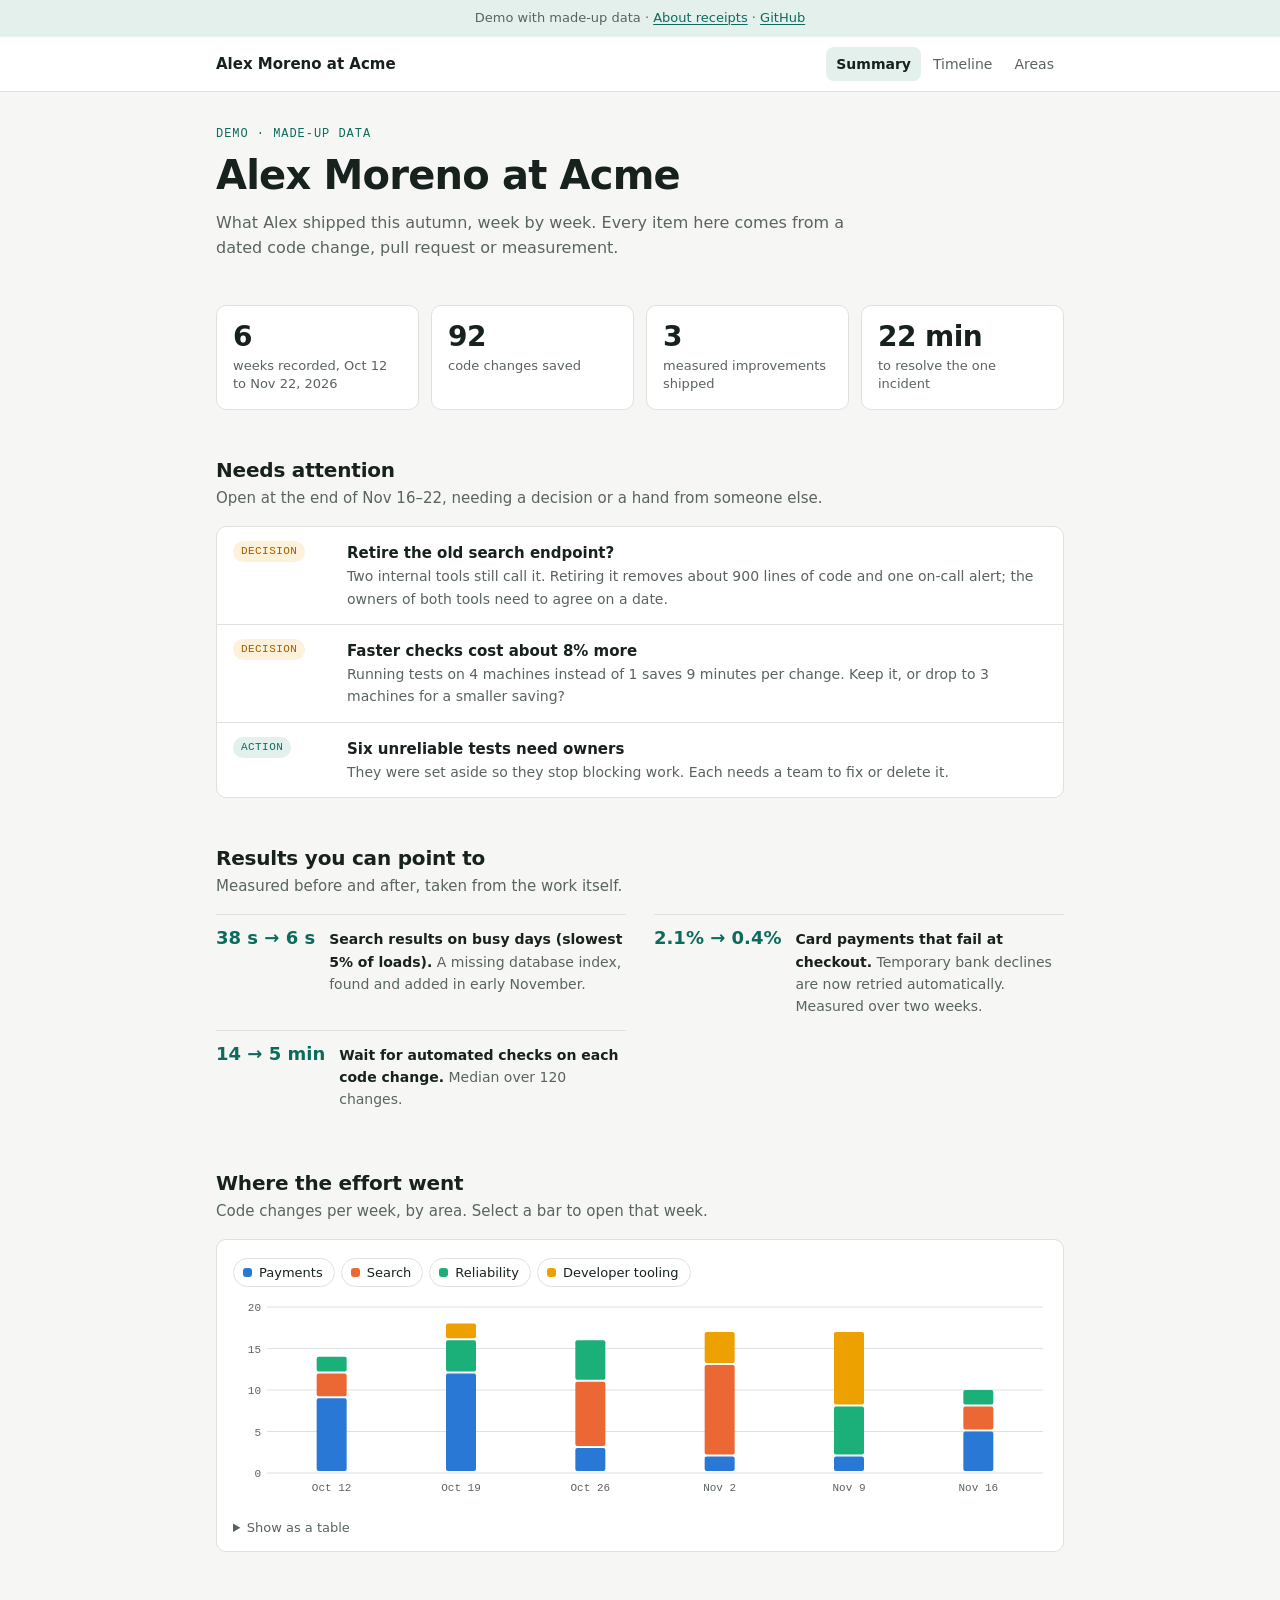
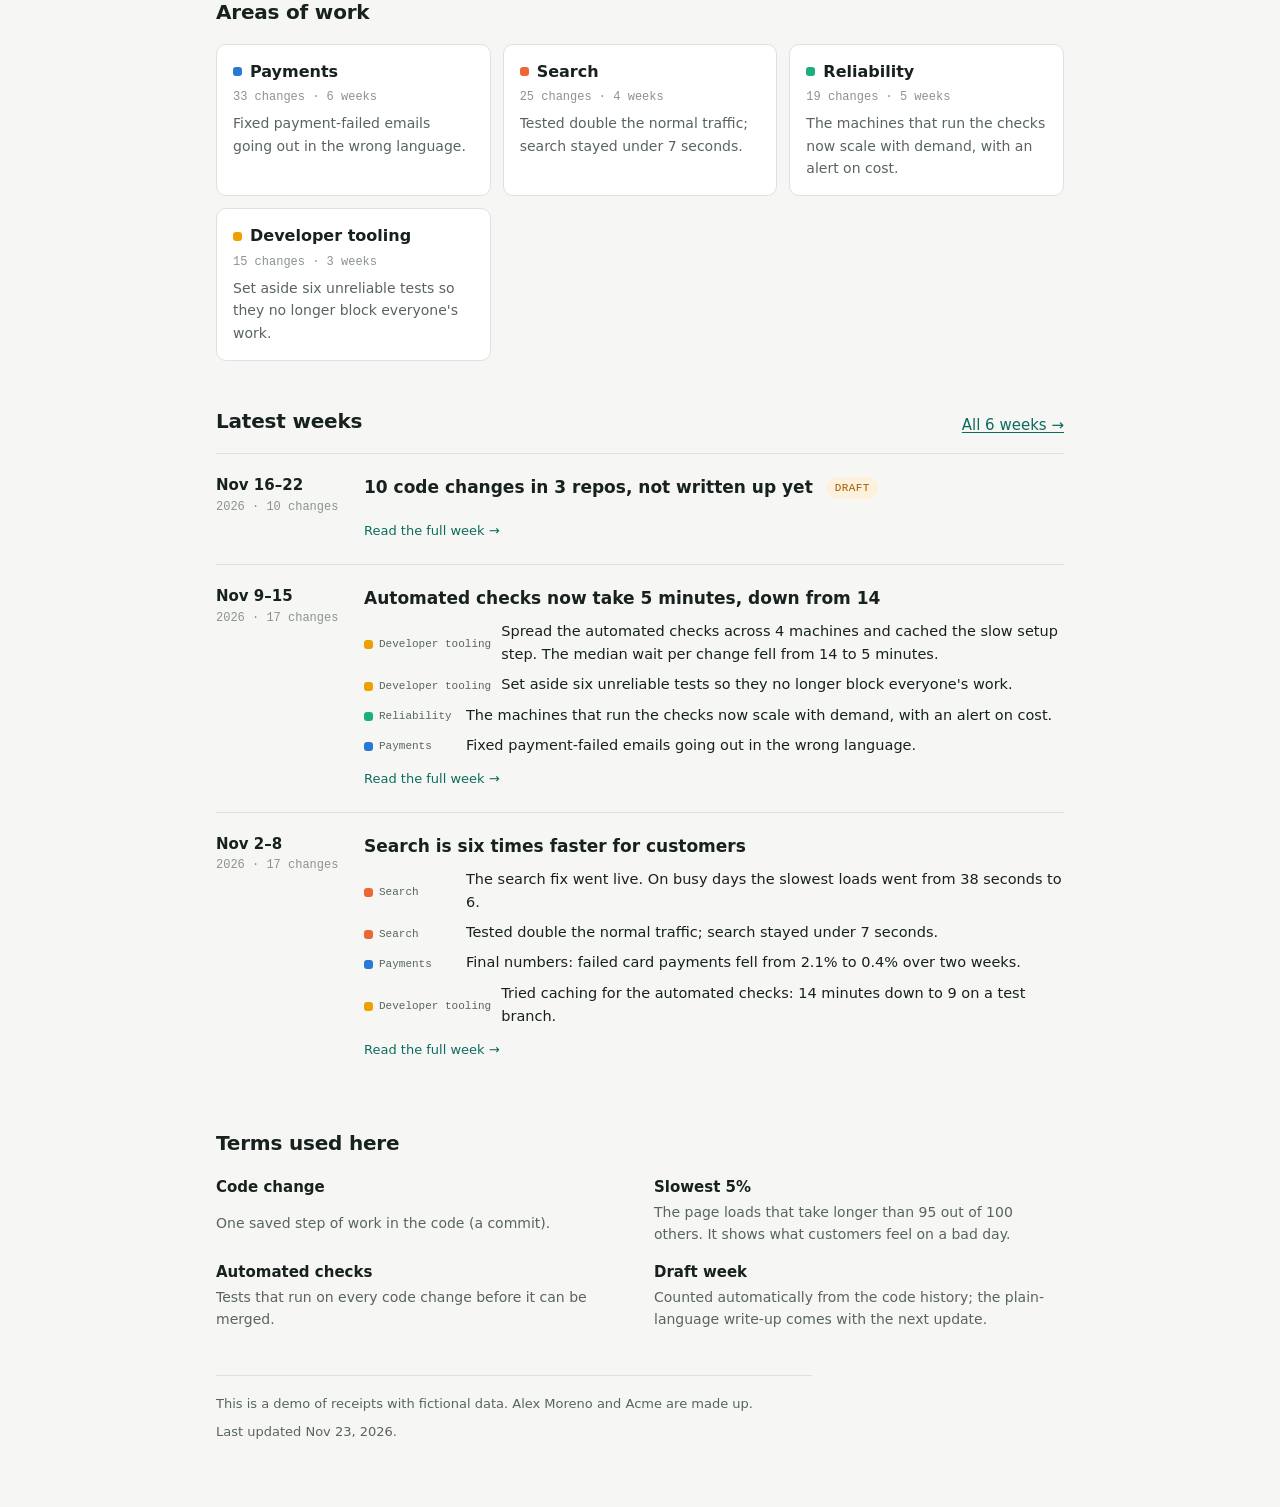
==== demo/index.html @ e29e7715 "Landing page at the root; demo moves to /demo/ Co-Authored-By: Claude Opus 5.5 <noreply@anthropic.co" ====
<!doctype html>
<html lang="en">
<head>
<meta charset="utf-8">
<meta name="viewport" content="width=device-width, initial-scale=1">
<meta name="referrer" content="no-referrer">
<title>Summary</title>
<link rel="stylesheet" href="style.css">
</head>
<body data-page="index">
<p style="margin:0;padding:8px 16px;text-align:center;font-size:13px;background:var(--accent-soft);color:var(--muted)">Demo with made-up data · <a href="../">About receipts</a> · <a href="https://github.com/trivedi-vatsal/receipts">GitHub</a></p>
<nav class="top" id="nav"></nav>
<main class="wrap" id="app"></main>
<script src="data.js"></script>
<script src="app.js"></script>
</body>
</html>
---- demo/style.css ----
/* Shared by every share page. System fonts only: the pages make no network requests. */
:root {
  --bg: #f6f7f5; --surface: #ffffff; --fg: #17211d; --muted: #59645f; --faint: #8a948f; --line: #dde2de;
  --accent: #0d6b5e; --accent-soft: #e3f0ec; --warn: #a15c00; --warn-soft: #fdf1dc;
  --a-0: #2a78d6; --a-1: #eb6834; --a-2: #1baf7a; --a-3: #eda100; --a-4: #e87ba4; --a-5: #008300;
  --display: ui-rounded, "SF Pro Display", "Segoe UI Variable Display", "Segoe UI", system-ui, sans-serif;
  --body: system-ui, -apple-system, "Segoe UI", Roboto, sans-serif;
  --mono: ui-monospace, "SF Mono", Menlo, Consolas, monospace;
}
@media (prefers-color-scheme: dark) { :root:not([data-theme="light"]) {
  --bg: #111614; --surface: #1a201d; --fg: #e7ece9; --muted: #a9b3ae; --faint: #78827d; --line: #2c3430;
  --accent: #5cc4ae; --accent-soft: #19302a; --warn: #f0b552; --warn-soft: #33281a;
  --a-0: #3987e5; --a-1: #d95926; --a-2: #199e70; --a-3: #c98500; --a-4: #d55181; --a-5: #0ca30c;
  color-scheme: dark } }
:root[data-theme="dark"] {
  --bg: #111614; --surface: #1a201d; --fg: #e7ece9; --muted: #a9b3ae; --faint: #78827d; --line: #2c3430;
  --accent: #5cc4ae; --accent-soft: #19302a; --warn: #f0b552; --warn-soft: #33281a;
  --a-0: #3987e5; --a-1: #d95926; --a-2: #199e70; --a-3: #c98500; --a-4: #d55181; --a-5: #0ca30c;
  color-scheme: dark }

* { box-sizing: border-box; }
[hidden] { display: none !important; }
body { margin: 0; background: var(--bg); color: var(--fg); font: 15px/1.6 var(--body); }
a { color: var(--accent); text-decoration-thickness: 1px; text-underline-offset: 2px; }
a:focus-visible { outline: 2px solid var(--accent); outline-offset: 2px; border-radius: 4px; }
h1, h2, h3 { font-family: var(--display); text-wrap: balance; margin: 0; }
h1 { font-size: clamp(28px, 5vw, 40px); font-weight: 700; letter-spacing: -0.02em; line-height: 1.15; }
h2 { font-size: 20px; font-weight: 600; letter-spacing: -0.01em; }
h3 { font-size: 17px; font-weight: 600; line-height: 1.35; }
p { margin: 0; }
.wrap { max-width: 880px; margin: 0 auto;
  padding-left: max(16px, env(safe-area-inset-left, 0px)); padding-right: max(16px, env(safe-area-inset-right, 0px)); }

/* nav */
.top { border-bottom: 1px solid var(--line); background: var(--surface); position: sticky; top: 0; z-index: 2; }
.top .wrap { display: flex; align-items: center; justify-content: space-between; gap: 16px; min-height: 54px; }
.brand { min-width: 0; font: 600 15px var(--display); color: var(--fg); text-decoration: none; white-space: nowrap; overflow: hidden; text-overflow: ellipsis; }
.links { display: flex; gap: 2px; flex: none; }
.links a { color: var(--muted); text-decoration: none; font-size: 14px; padding: 6px 10px; border-radius: 8px; }
.links a:hover { color: var(--fg); background: var(--bg); }
.links a[aria-current="page"] { color: var(--fg); background: var(--accent-soft); font-weight: 600; }
@media (max-width: 420px) { .links a { padding: 6px 7px; font-size: 13px; } }

main.wrap { padding-block: 36px 64px; display: grid; gap: 44px; }
header.hero { display: grid; gap: 12px; }
.eyebrow { font: 500 12px/1 var(--mono); letter-spacing: 0.08em; text-transform: uppercase; color: var(--accent); }
.lede { color: var(--muted); max-width: 64ch; font-size: 16px; }
.back { font-size: 14px; text-decoration: none; }
section { display: grid; gap: 16px; min-width: 0; }
.sec-head { display: grid; gap: 4px; }
.sec-head p { color: var(--muted); max-width: 64ch; }
.sec-head.row { grid-template-columns: 1fr auto; align-items: end; }
.card { background: var(--surface); border: 1px solid var(--line); border-radius: 10px; }
.empty { color: var(--muted); padding: 20px 0; list-style: none; }
.empty code, .md code { font: 12px var(--mono); background: var(--accent-soft); padding: 1px 4px; border-radius: 4px; overflow-wrap: anywhere; }
.num { font-variant-numeric: tabular-nums; }
.dot { width: 9px; height: 9px; border-radius: 3px; flex: none; display: inline-block; }

/* stat tiles */
.stats { display: grid; grid-template-columns: repeat(auto-fit, minmax(170px, 1fr)); gap: 12px; }
.stat { padding: 16px; display: grid; gap: 4px; align-content: start; }
.stat b { font: 600 28px/1.1 var(--display); letter-spacing: -0.02em; font-variant-numeric: tabular-nums; }
.stat span { color: var(--muted); font-size: 13px; line-height: 1.4; }

/* attention */
.attn { margin: 0; padding: 0; overflow: hidden; }
.attn li { list-style: none; display: grid; grid-template-columns: 100px 1fr; gap: 14px; padding: 14px 16px; border-top: 1px solid var(--line); }
.attn li:first-child { border-top: 0; }
.attn p { color: var(--muted); font-size: 14px; }
.pill { justify-self: start; align-self: start; font: 500 11px/1 var(--mono); letter-spacing: 0.04em; text-transform: uppercase; padding: 5px 8px; border-radius: 999px; white-space: nowrap; }
h1 .pill, h3 .pill { vertical-align: middle; margin-left: 8px; }
.pill.decide { background: var(--warn-soft); color: var(--warn); }
.pill.fix { background: var(--accent-soft); color: var(--accent); }
@media (max-width: 520px) { .attn li { grid-template-columns: 1fr; gap: 6px; } }

/* results */
.results { display: grid; grid-template-columns: repeat(2, 1fr); gap: 0 28px; margin: 0; padding: 0; }
.results li { list-style: none; display: grid; grid-template-columns: minmax(9.5ch, max-content) 1fr; gap: 14px; padding: 12px 0; border-top: 1px solid var(--line); align-items: baseline; }
.results .big { font: 600 18px/1.2 var(--display); color: var(--accent); font-variant-numeric: tabular-nums; }
.results span { font-size: 14px; color: var(--muted); }
.results span b { color: var(--fg); font-weight: 600; }
@media (max-width: 680px) { .results { grid-template-columns: 1fr; } }

/* chart */
.chart-card { padding: 18px 16px 12px; display: grid; gap: 12px; min-width: 0; }
.legend { display: flex; flex-wrap: wrap; gap: 6px; }
.chip { font: 500 13px/1 var(--body); color: var(--fg); text-decoration: none; border: 1px solid var(--line); border-radius: 999px; padding: 7px 11px 7px 9px; display: inline-flex; gap: 7px; align-items: center; }
.chip:hover { border-color: var(--faint); }
.chip[aria-current="true"] { background: var(--fg); color: var(--bg); border-color: var(--fg); }
.chart { min-height: 200px; }
svg text { fill: var(--muted); font: 11px var(--mono); }
.grid-line { stroke: var(--line); stroke-width: 1; }
.chart a .hit { fill: transparent; }
.chart a:hover .seg, .chart a:focus .seg { opacity: 0.8; }
.chart a:hover .hit { fill: var(--accent-soft); opacity: 0.5; }
details.tbl summary { cursor: pointer; color: var(--muted); font-size: 13px; }
.tbl-wrap { overflow-x: auto; margin-top: 10px; }
table { border-collapse: collapse; font-size: 13px; width: 100%; }
th, td { text-align: right; padding: 6px 8px; border-bottom: 1px solid var(--line); font-variant-numeric: tabular-nums; white-space: nowrap; }
th:first-child, td:first-child { text-align: left; }
th { font-weight: 600; color: var(--muted); }

/* area cards */
.areas { display: grid; grid-template-columns: repeat(auto-fill, minmax(240px, 1fr)); gap: 12px; }
.area { padding: 16px; display: grid; gap: 8px; color: var(--fg); text-decoration: none; align-content: start; }
.area:hover { border-color: var(--faint); }
.area h3 { display: flex; gap: 8px; align-items: center; font-size: 16px; }
.area .meta { font: 12px var(--mono); color: var(--faint); }
.area p { color: var(--muted); font-size: 14px; display: -webkit-box; -webkit-line-clamp: 3; -webkit-box-orient: vertical; overflow: hidden; }

/* week list */
.weeks { margin: 0; padding: 0; }
.week { list-style: none; display: grid; grid-template-columns: 128px 1fr; gap: 20px; padding: 22px 0; border-top: 1px solid var(--line); }
.when { display: grid; gap: 4px; align-content: start; }
.when b { font: 600 15px/1.3 var(--display); }
.when span { font: 12px var(--mono); color: var(--faint); }
.week h3 a { color: inherit; text-decoration: none; }
.week h3 a:hover { color: var(--accent); }
.items { margin: 10px 0 0; padding: 0; display: grid; gap: 7px; }
.items li { list-style: none; display: grid; grid-template-columns: auto 1fr; gap: 10px; font-size: 14.5px; }
.tag { margin-top: 3px; font: 500 11px/1 var(--mono); color: var(--muted); display: inline-flex; gap: 6px; align-items: center; white-space: nowrap; min-width: 92px; text-decoration: none; }
a.tag:hover { color: var(--fg); }
.note { margin-top: 10px; font-size: 13.5px; background: var(--warn-soft); border-radius: 8px; padding: 9px 12px; }
.note b { color: var(--warn); }
.more { display: inline-block; margin-top: 12px; font-size: 13px; font-weight: 500; text-decoration: none; }
@media (max-width: 600px) {
  .week { grid-template-columns: 1fr; gap: 8px; }
  .items li { grid-template-columns: 1fr; gap: 2px; }
  .tag { margin-top: 0; }
}

/* week page */
.split { height: 10px; border-radius: 5px; overflow: hidden; display: flex; gap: 2px; background: var(--line); }
.split span { display: block; }
.split-legend { display: flex; flex-wrap: wrap; gap: 6px 16px; font-size: 13px; color: var(--muted); }
.split-legend span { display: inline-flex; gap: 6px; align-items: center; }
.pager { display: flex; justify-content: space-between; gap: 16px; border-top: 1px solid var(--line); padding-top: 18px; font-size: 14px; }
.pager a { text-decoration: none; }
.md { font-size: 14px; display: grid; gap: 10px; min-width: 0; padding: 20px; }
.md h4 { font: 600 15px/1.3 var(--display); margin: 10px 0 0; }
.md h4:first-child { margin-top: 0; }
.md ul { margin: 0; padding-left: 18px; display: grid; gap: 5px; }
.md .tw { overflow-x: auto; }
.md th, .md td { text-align: left; white-space: normal; vertical-align: top; min-width: 90px; }

/* glossary + footer */
.terms { display: grid; grid-template-columns: repeat(2, 1fr); gap: 14px 28px; margin: 0; }
.terms div { display: grid; gap: 2px; }
.terms dt { font-weight: 600; }
.terms dd { margin: 0; color: var(--muted); font-size: 14px; }
@media (max-width: 600px) { .terms { grid-template-columns: 1fr; } }
footer { color: var(--muted); font-size: 13px; border-top: 1px solid var(--line); padding-top: 18px; display: grid; gap: 8px; max-width: 72ch; }

@media print {
  .top, .legend, details.tbl, .pager, .more { display: none !important; }
  body { background: #fff; }
  main.wrap { padding-block: 0; gap: 28px; }
  .card, .week, .results li { break-inside: avoid; }
}
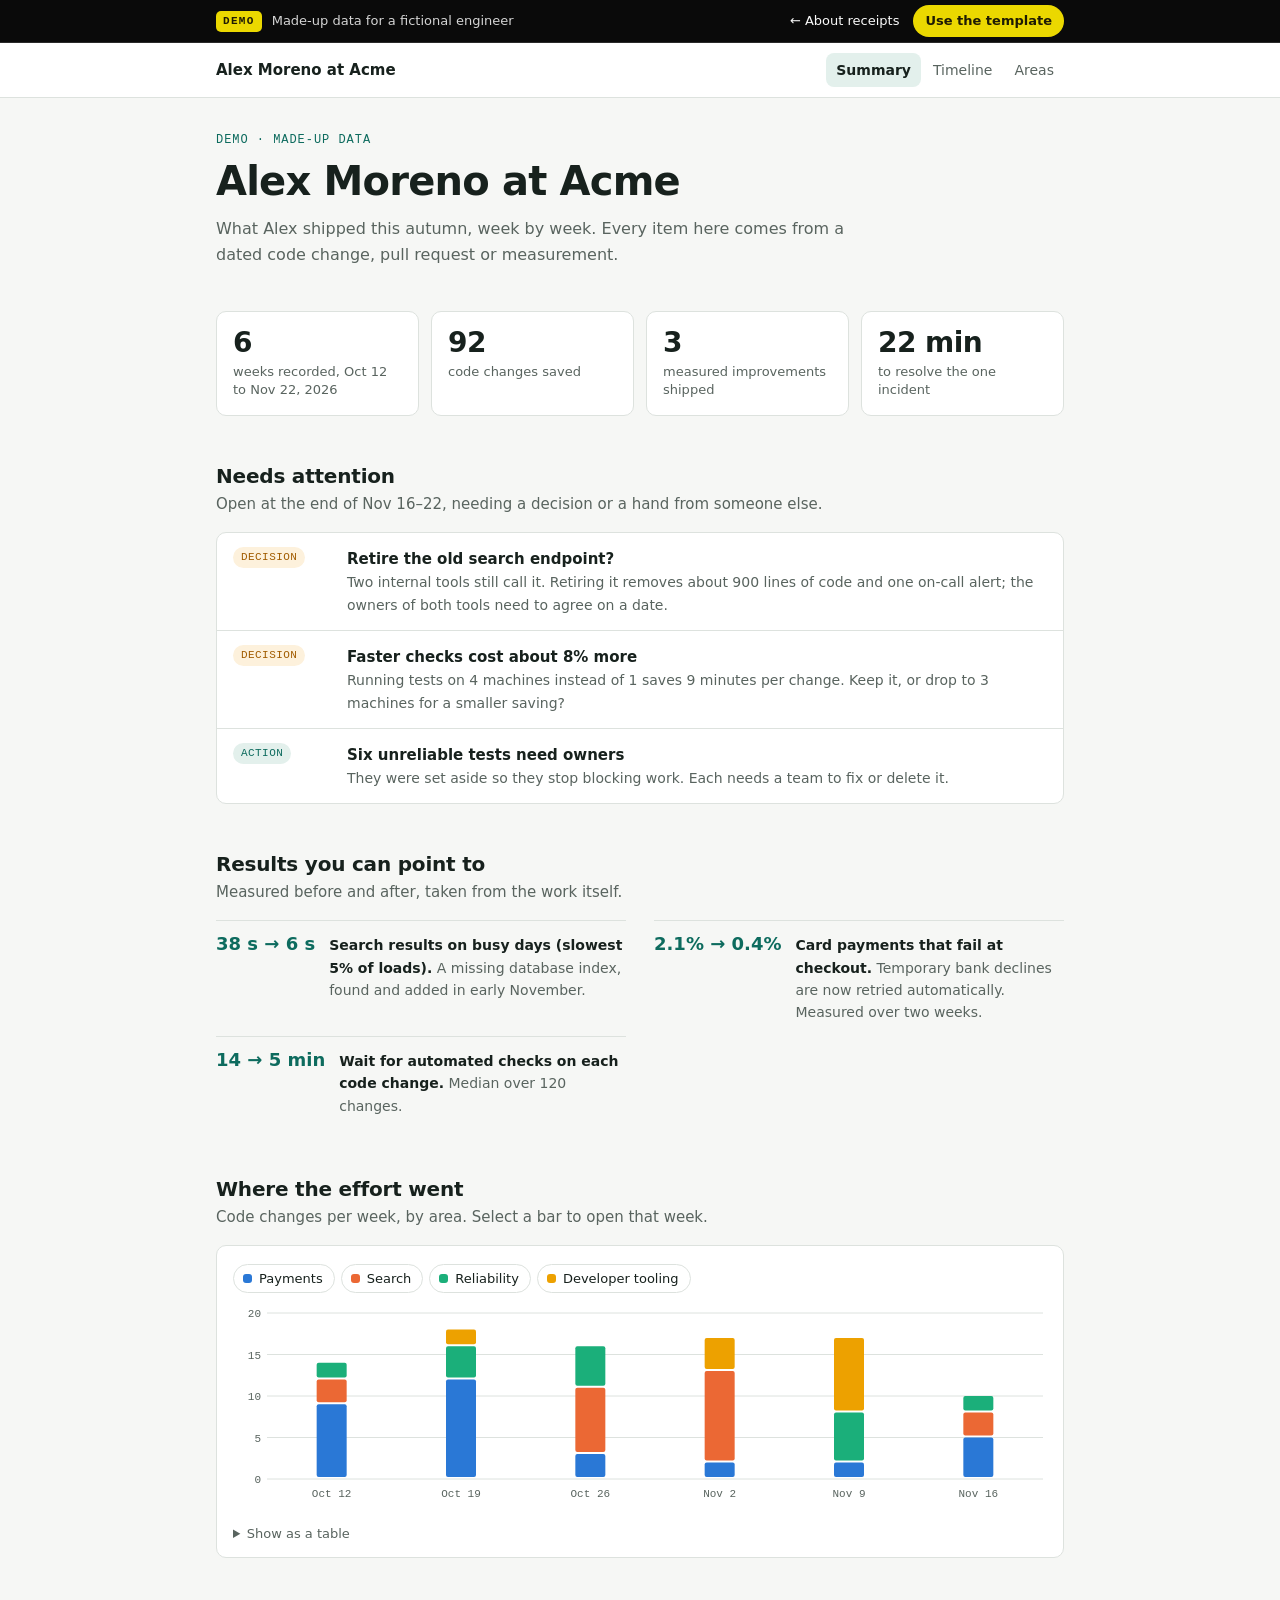
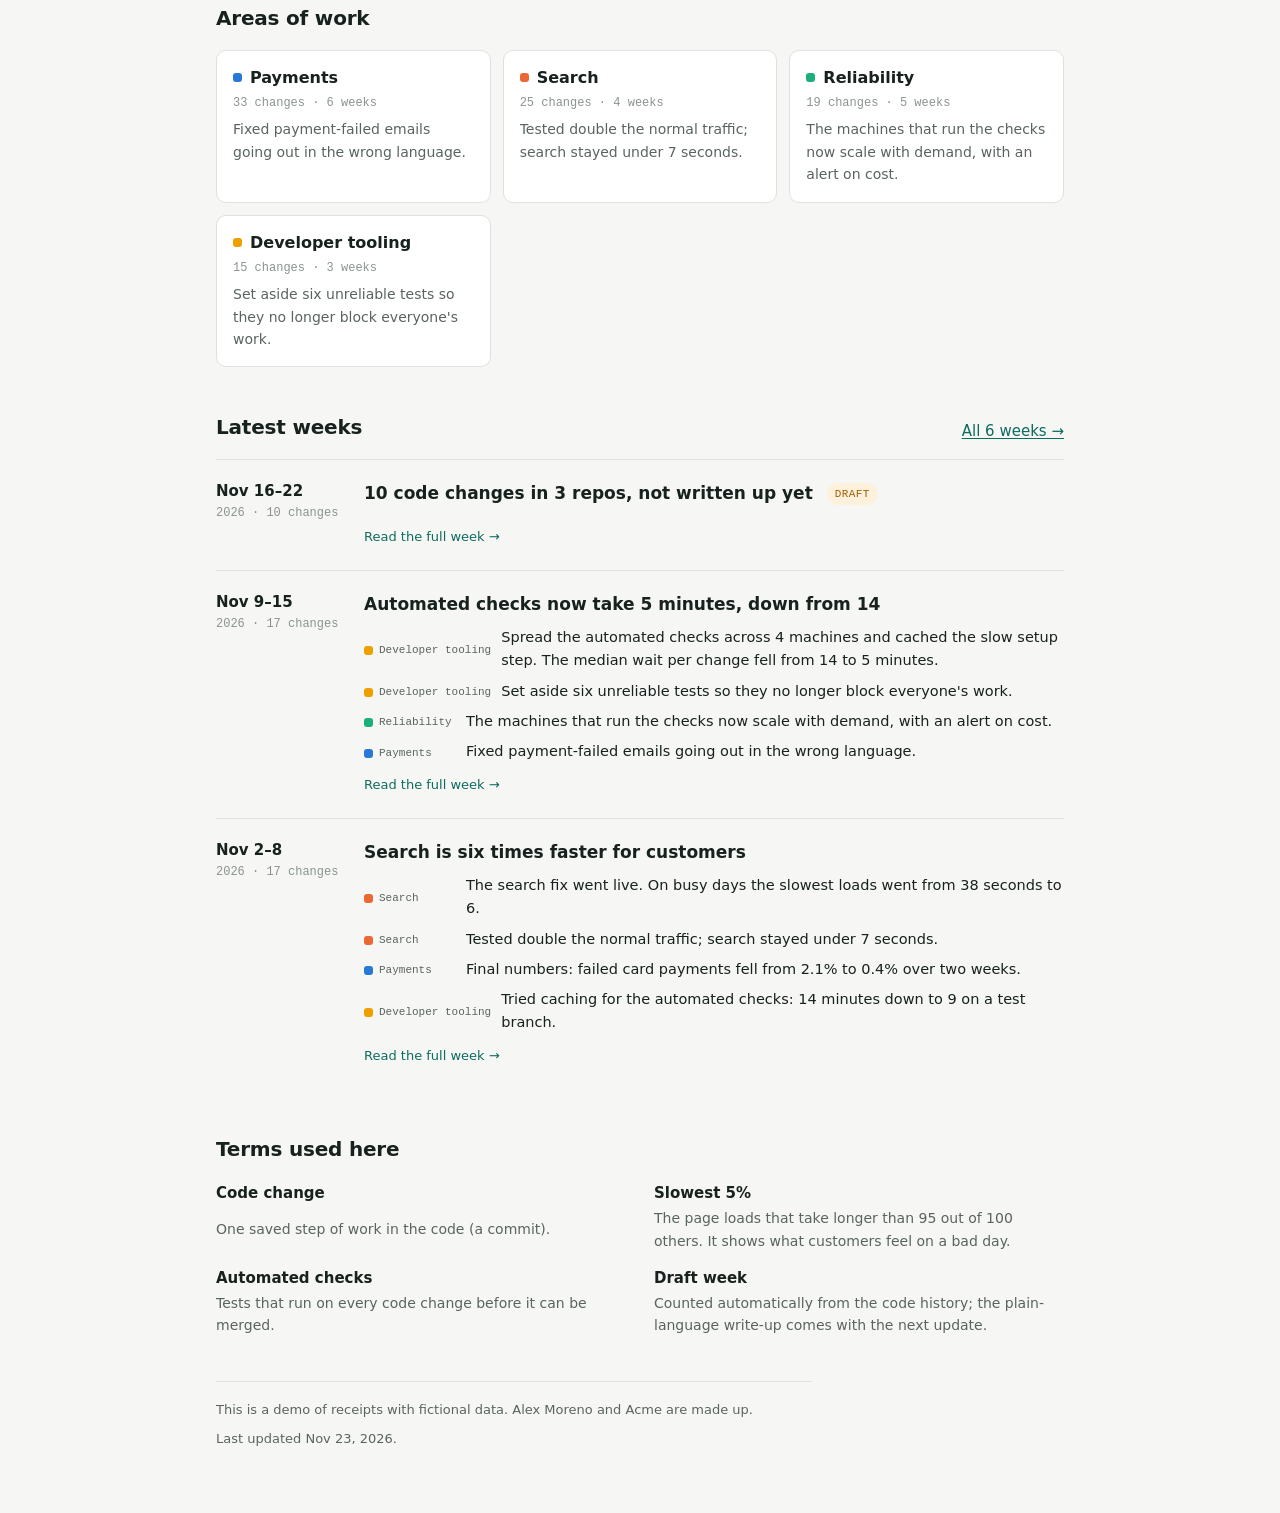
==== commit 1111838e: "Landing page restyle, link preview, icons and llms.txt - New dark landing page with an animated spot" ====
--- a/demo/index.html
+++ b/demo/index.html
@@ -5,11 +5,19 @@
 <meta name="viewport" content="width=device-width, initial-scale=1">
 <meta name="referrer" content="no-referrer">
 <title>Summary</title>
+<link rel="icon" href="../favicon.svg" type="image/svg+xml">
+<link rel="icon" href="../favicon-32.png" sizes="32x32" type="image/png">
+<link rel="apple-touch-icon" href="../apple-touch-icon.png">
 <link rel="stylesheet" href="style.css">
 </head>
 <body data-page="index">
-<p style="margin:0;padding:8px 16px;text-align:center;font-size:13px;background:var(--accent-soft);color:var(--muted)">Demo with made-up data · <a href="../">About receipts</a> · <a href="https://github.com/trivedi-vatsal/receipts">GitHub</a></p>
+<div class="demohead">
+<div class="demobar"><div class="wrap">
+  <span class="tag">Demo</span><span class="txt">Made-up data for a fictional engineer</span>
+  <span class="acts"><a href="../">&larr; About receipts</a><a class="cta" href="https://github.com/trivedi-vatsal/receipts/generate">Use the template</a></span>
+</div></div>
 <nav class="top" id="nav"></nav>
+</div>
 <main class="wrap" id="app"></main>
 <script src="data.js"></script>
 <script src="app.js"></script>
--- a/demo/style.css
+++ b/demo/style.css
@@ -157,3 +157,21 @@
   main.wrap { padding-block: 0; gap: 28px; }
   .card, .week, .results li { break-inside: avoid; }
 }
+
+/* Demo site only: the demo banner and the page nav stay pinned together at the top. */
+html { scroll-padding-top: 110px; }
+.demohead { position: sticky; top: 0; z-index: 5; }
+.demohead .top { position: static; }
+.demobar { background: #0a0a0a; color: #d4d4d4; border-bottom: 1px solid #2a2a2a; font-size: 13px; }
+.demobar .wrap { display: flex; align-items: center; gap: 10px; min-height: 42px; }
+.demobar .tag { flex: none; min-width: 0; margin: 0; font: 600 11px/1 var(--mono); letter-spacing: .12em; text-transform: uppercase; color: #1e1b04; background: #ebd800; padding: 5px 7px; border-radius: 5px; }
+.demobar .txt { min-width: 0; overflow: hidden; text-overflow: ellipsis; white-space: nowrap; }
+.demobar .acts { margin-left: auto; display: flex; gap: 14px; align-items: center; flex: none; }
+.demobar a { color: #fafafa; text-decoration: none; }
+.demobar a:hover { text-decoration: underline; }
+.demobar a.cta { color: #1e1b04; background: #ebd800; padding: 6px 12px; border-radius: 999px; font-weight: 600; }
+.demobar a.cta:hover { background: #fae94b; text-decoration: none; }
+.demobar a:focus-visible { outline-color: #ebd800; }
+@media (max-width: 600px) { .demobar .txt { display: none; } }
+@media (max-width: 380px) { .demobar a.cta { display: none; } }
+@media print { .demohead { position: static; } .demobar { display: none; } }
